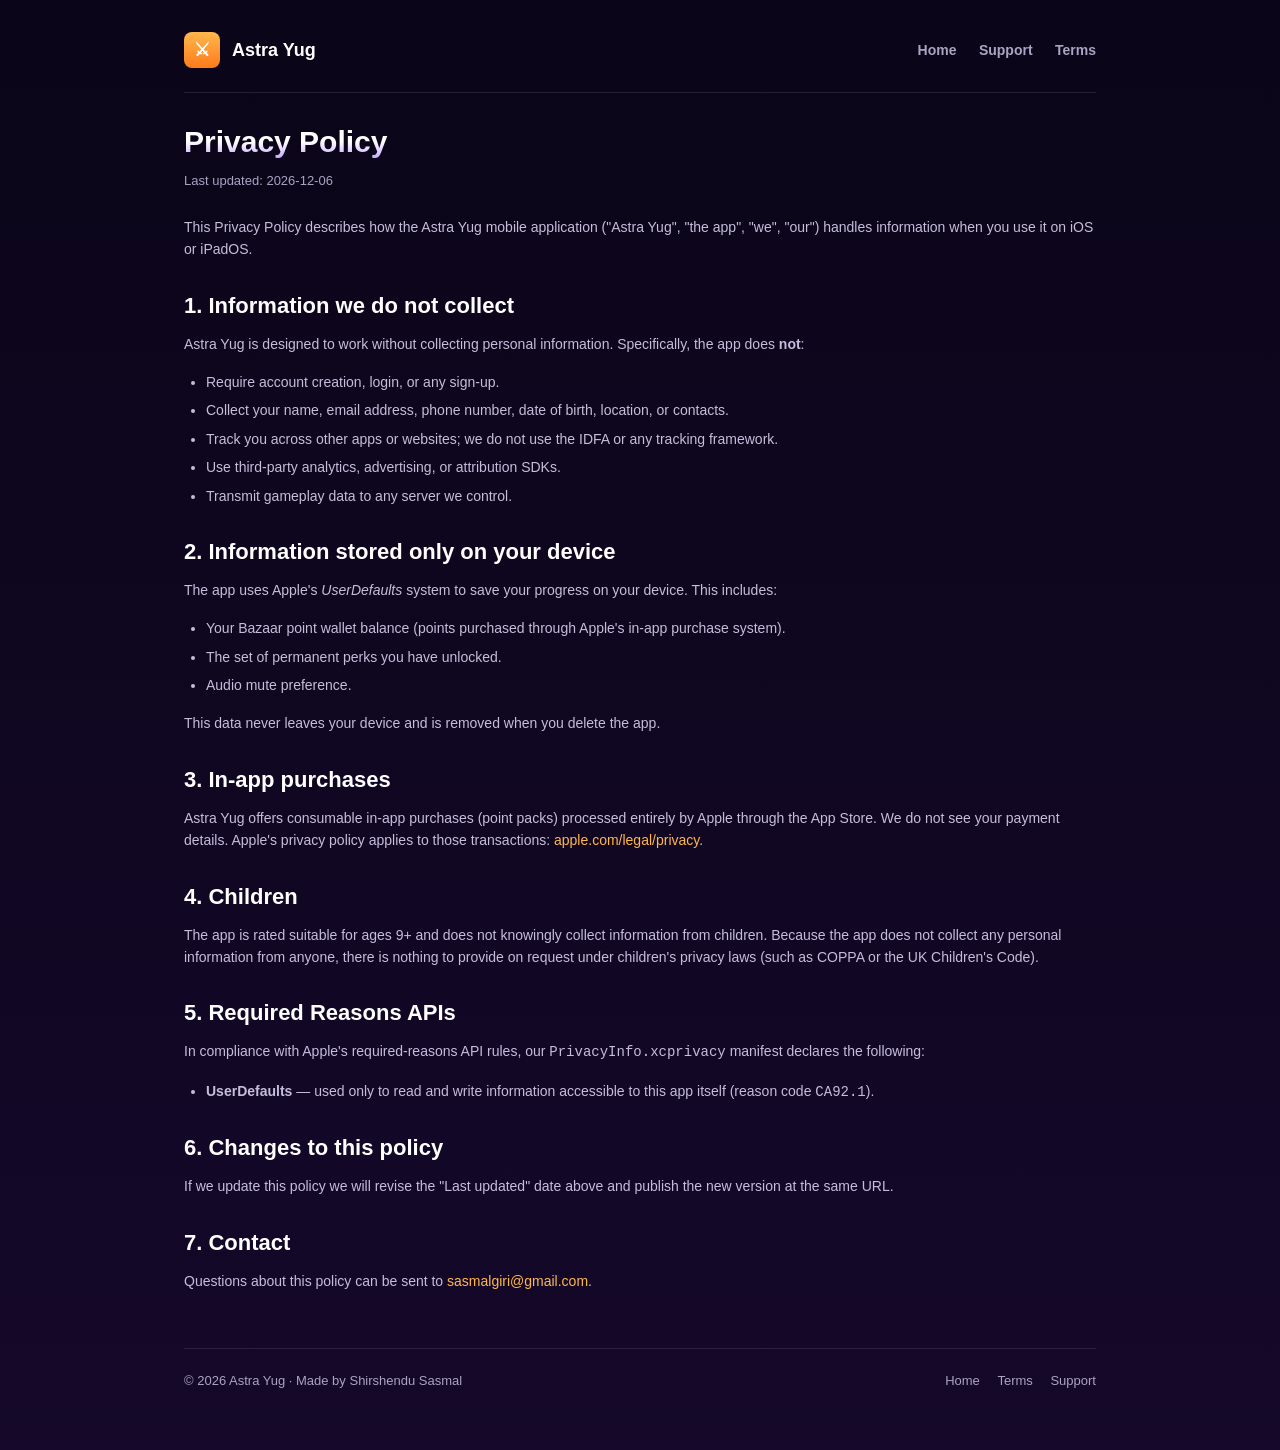
==== docs/privacy.html @ 72f559fc "Astra Yug — full game + Bazaar economy + StoreKit + legal docs Game systems: - 4 dynasties, 24 astra" ====
<!DOCTYPE html>
<html lang="en">
<head>
<meta charset="UTF-8" />
<meta name="viewport" content="width=device-width, initial-scale=1.0" />
<title>Privacy Policy · Astra Yug</title>
<link rel="stylesheet" href="style.css" />
</head>
<body>
<div class="container legal-doc">

  <header class="site">
    <div class="brand">
      <a href="index.html" style="color:#fff; display:flex; align-items:center; gap:12px;">
        <span class="badge">⚔</span><span>Astra Yug</span>
      </a>
    </div>
    <nav class="site">
      <a href="index.html">Home</a>
      <a href="support.html">Support</a>
      <a href="terms.html">Terms</a>
    </nav>
  </header>

  <h1>Privacy Policy</h1>
  <p class="meta">Last updated: <span id="updated"></span></p>

  <p>
    This Privacy Policy describes how the Astra Yug mobile application
    ("Astra Yug", "the app", "we", "our") handles information when you use
    it on iOS or iPadOS.
  </p>

  <h2>1. Information we do not collect</h2>
  <p>
    Astra Yug is designed to work without collecting personal information.
    Specifically, the app does <strong>not</strong>:
  </p>
  <ul>
    <li>Require account creation, login, or any sign-up.</li>
    <li>Collect your name, email address, phone number, date of birth, location, or contacts.</li>
    <li>Track you across other apps or websites; we do not use the IDFA or any tracking framework.</li>
    <li>Use third-party analytics, advertising, or attribution SDKs.</li>
    <li>Transmit gameplay data to any server we control.</li>
  </ul>

  <h2>2. Information stored only on your device</h2>
  <p>
    The app uses Apple's <em>UserDefaults</em> system to save your progress
    on your device. This includes:
  </p>
  <ul>
    <li>Your Bazaar point wallet balance (points purchased through Apple's in-app purchase system).</li>
    <li>The set of permanent perks you have unlocked.</li>
    <li>Audio mute preference.</li>
  </ul>
  <p>
    This data never leaves your device and is removed when you delete the app.
  </p>

  <h2>3. In-app purchases</h2>
  <p>
    Astra Yug offers consumable in-app purchases (point packs) processed
    entirely by Apple through the App Store. We do not see your payment
    details. Apple's privacy policy applies to those transactions:
    <a href="https://www.apple.com/legal/privacy/" target="_blank" rel="noopener">apple.com/legal/privacy</a>.
  </p>

  <h2>4. Children</h2>
  <p>
    The app is rated suitable for ages 9+ and does not knowingly collect
    information from children. Because the app does not collect any
    personal information from anyone, there is nothing to provide on
    request under children's privacy laws (such as COPPA or the UK
    Children's Code).
  </p>

  <h2>5. Required Reasons APIs</h2>
  <p>
    In compliance with Apple's required-reasons API rules, our
    <code>PrivacyInfo.xcprivacy</code> manifest declares the following:
  </p>
  <ul>
    <li><strong>UserDefaults</strong> — used only to read and write information
      accessible to this app itself (reason code <code>CA92.1</code>).</li>
  </ul>

  <h2>6. Changes to this policy</h2>
  <p>
    If we update this policy we will revise the "Last updated" date above and
    publish the new version at the same URL.
  </p>

  <h2>7. Contact</h2>
  <p>
    Questions about this policy can be sent to
    <a href="mailto:sasmalgiri@gmail.com">sasmalgiri@gmail.com</a>.
  </p>

  <footer class="site">
    <div>© <span id="year"></span> Astra Yug · Made by Shirshendu Sasmal</div>
    <nav>
      <a href="index.html">Home</a>
      <a href="terms.html">Terms</a>
      <a href="support.html">Support</a>
    </nav>
  </footer>
</div>
<script>
  document.getElementById("year").textContent = new Date().getFullYear();
  document.getElementById("updated").textContent = new Date().toISOString().slice(0,10);
</script>
</body>
</html>
---- docs/style.css ----
/* Astra Yug — site styles */
:root {
  --bg-1: #0a0518;
  --bg-2: #15082a;
  --accent: #ffb84d;
  --accent-2: #b07cff;
  --text: #ffffff;
  --muted: #aaa3c2;
  --card: rgba(255, 255, 255, 0.04);
  --card-border: rgba(255, 255, 255, 0.10);
}

* { box-sizing: border-box; }

html, body {
  margin: 0;
  padding: 0;
  background: linear-gradient(180deg, var(--bg-1), var(--bg-2));
  color: var(--text);
  font-family: -apple-system, BlinkMacSystemFont, "Segoe UI", Roboto, sans-serif;
  -webkit-font-smoothing: antialiased;
  min-height: 100vh;
}

a { color: var(--accent); text-decoration: none; }
a:hover { color: #ffd494; }

.container {
  max-width: 960px;
  margin: 0 auto;
  padding: 32px 24px 64px;
}

header.site {
  display: flex;
  align-items: center;
  justify-content: space-between;
  padding-bottom: 24px;
  border-bottom: 1px solid var(--card-border);
  margin-bottom: 32px;
}

.brand {
  display: flex;
  align-items: center;
  gap: 12px;
  font-weight: 800;
  font-size: 18px;
}

.brand .badge {
  width: 36px; height: 36px;
  border-radius: 8px;
  background: linear-gradient(180deg, var(--accent), #ff7a1a);
  display: inline-flex; align-items: center; justify-content: center;
  font-size: 18px;
}

nav.site a {
  margin-left: 18px;
  color: var(--muted);
  font-size: 14px;
  font-weight: 600;
}
nav.site a:hover { color: var(--text); }

h1 {
  font-size: 44px;
  line-height: 1.1;
  margin: 8px 0 12px;
  background: linear-gradient(180deg, #fff 50%, #c9aaff);
  -webkit-background-clip: text;
  -webkit-text-fill-color: transparent;
  background-clip: text;
}
@media (max-width: 600px) { h1 { font-size: 32px; } }

h2 {
  font-size: 22px;
  margin-top: 32px;
  margin-bottom: 12px;
  color: #fff;
}

p, li { color: #d8d3ea; line-height: 1.6; }
.muted { color: var(--muted); font-size: 14px; }

.hero {
  display: flex;
  flex-direction: column;
  align-items: flex-start;
  padding: 16px 0 24px;
}

.tagline { font-size: 18px; color: var(--muted); max-width: 640px; }

.cta-row { margin-top: 22px; display: flex; gap: 12px; flex-wrap: wrap; }

.btn {
  display: inline-flex;
  align-items: center;
  gap: 8px;
  padding: 12px 18px;
  border-radius: 999px;
  font-weight: 700;
  border: 1px solid var(--card-border);
  background: var(--card);
  color: #fff;
  font-size: 14px;
}
.btn.primary {
  background: linear-gradient(180deg, var(--accent), #ff7a1a);
  border-color: transparent;
  color: #1a0a02;
}
.btn:hover { filter: brightness(1.08); }

.grid {
  display: grid;
  grid-template-columns: repeat(auto-fit, minmax(220px, 1fr));
  gap: 16px;
  margin-top: 12px;
}
.card {
  background: var(--card);
  border: 1px solid var(--card-border);
  border-radius: 14px;
  padding: 16px;
}
.card h3 {
  margin: 0 0 6px;
  font-size: 15px;
  letter-spacing: 0.3px;
}
.card p { margin: 0; font-size: 13px; color: var(--muted); }

ol, ul { padding-left: 22px; }
ol li, ul li { margin-bottom: 6px; }

footer.site {
  margin-top: 56px;
  padding-top: 24px;
  border-top: 1px solid var(--card-border);
  display: flex;
  justify-content: space-between;
  flex-wrap: wrap;
  gap: 16px;
  font-size: 13px;
  color: var(--muted);
}
footer.site nav a { margin-left: 14px; color: var(--muted); }
footer.site nav a:first-child { margin-left: 0; }
footer.site nav a:hover { color: var(--text); }

.legal-doc h1 { font-size: 30px; }
.legal-doc p, .legal-doc li { font-size: 14px; color: #c5bedb; }
.legal-doc .meta { margin-bottom: 24px; color: var(--muted); font-size: 13px; }
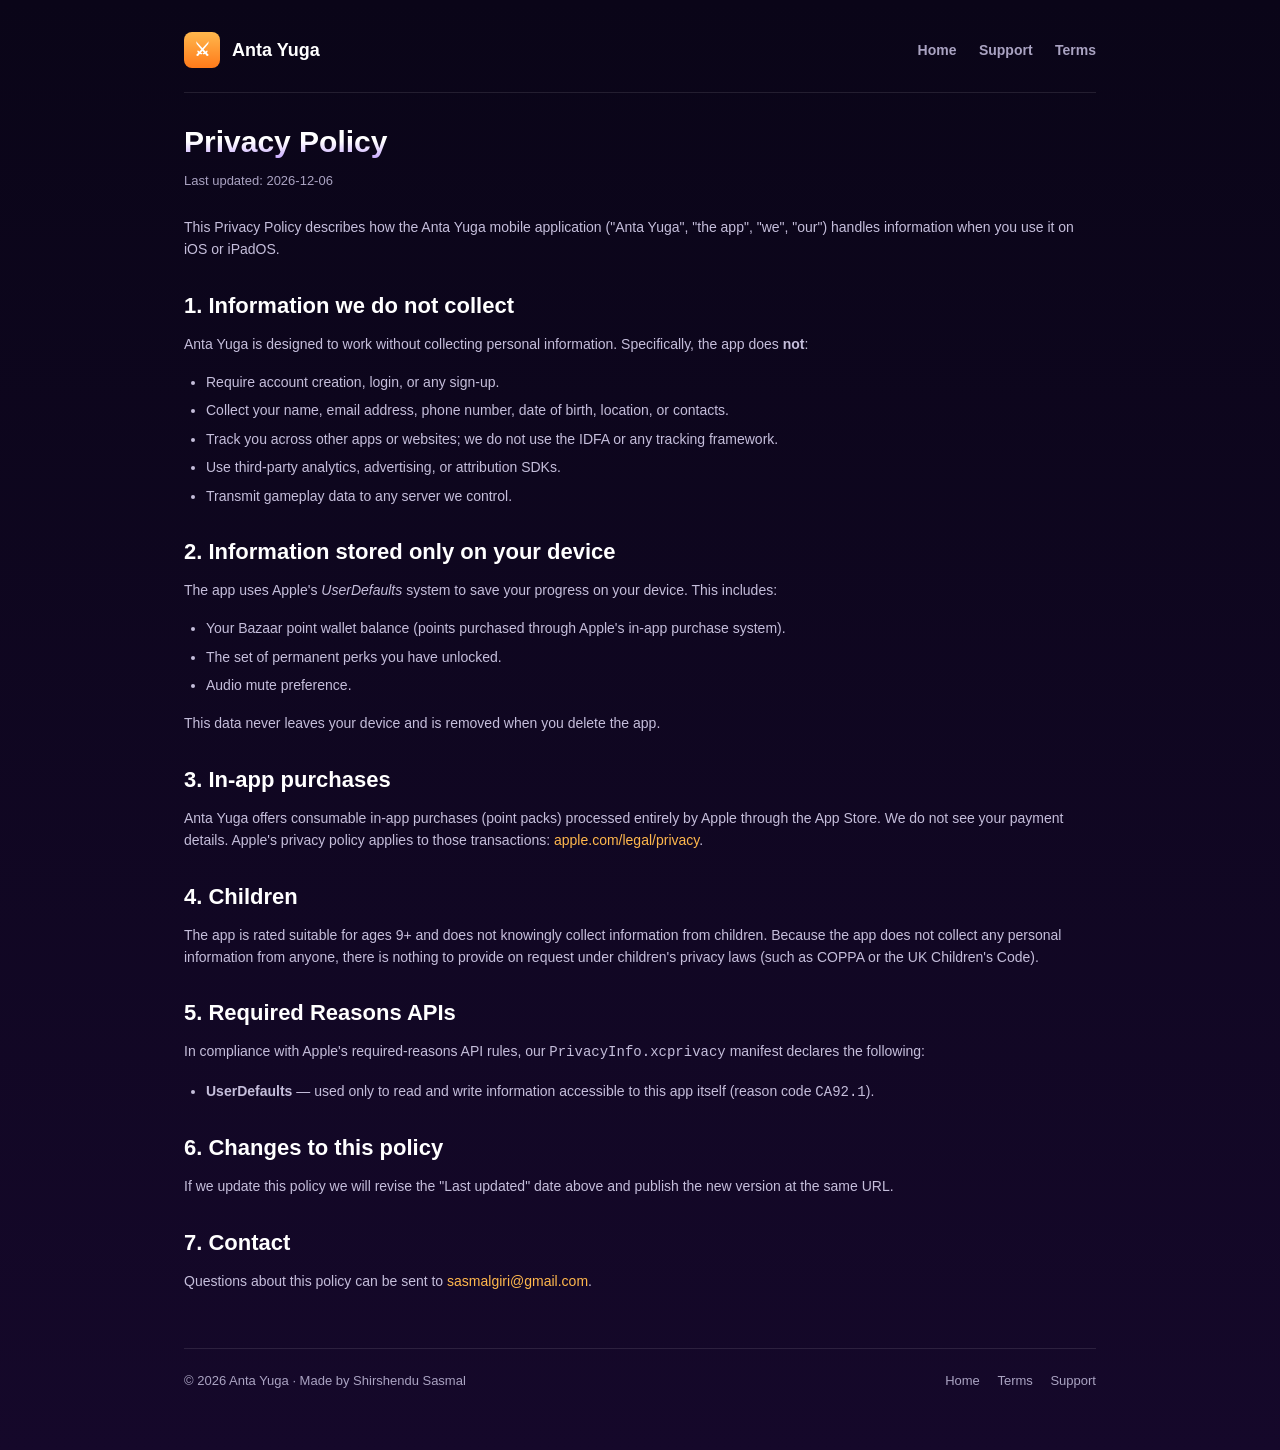
==== commit 4dd30801: "Rename project: Astra Yug → Anta Yuga ("End Age") Updated across README, all four docs pages (index," ====
--- a/docs/privacy.html
+++ b/docs/privacy.html
@@ -3,7 +3,7 @@
 <head>
 <meta charset="UTF-8" />
 <meta name="viewport" content="width=device-width, initial-scale=1.0" />
-<title>Privacy Policy · Astra Yug</title>
+<title>Privacy Policy · Anta Yuga</title>
 <link rel="stylesheet" href="style.css" />
 </head>
 <body>
@@ -12,7 +12,7 @@
   <header class="site">
     <div class="brand">
       <a href="index.html" style="color:#fff; display:flex; align-items:center; gap:12px;">
-        <span class="badge">⚔</span><span>Astra Yug</span>
+        <span class="badge">⚔</span><span>Anta Yuga</span>
       </a>
     </div>
     <nav class="site">
@@ -26,14 +26,14 @@
   <p class="meta">Last updated: <span id="updated"></span></p>
 
   <p>
-    This Privacy Policy describes how the Astra Yug mobile application
-    ("Astra Yug", "the app", "we", "our") handles information when you use
+    This Privacy Policy describes how the Anta Yuga mobile application
+    ("Anta Yuga", "the app", "we", "our") handles information when you use
     it on iOS or iPadOS.
   </p>
 
   <h2>1. Information we do not collect</h2>
   <p>
-    Astra Yug is designed to work without collecting personal information.
+    Anta Yuga is designed to work without collecting personal information.
     Specifically, the app does <strong>not</strong>:
   </p>
   <ul>
@@ -60,7 +60,7 @@
 
   <h2>3. In-app purchases</h2>
   <p>
-    Astra Yug offers consumable in-app purchases (point packs) processed
+    Anta Yuga offers consumable in-app purchases (point packs) processed
     entirely by Apple through the App Store. We do not see your payment
     details. Apple's privacy policy applies to those transactions:
     <a href="https://www.apple.com/legal/privacy/" target="_blank" rel="noopener">apple.com/legal/privacy</a>.
@@ -98,7 +98,7 @@
   </p>
 
   <footer class="site">
-    <div>© <span id="year"></span> Astra Yug · Made by Shirshendu Sasmal</div>
+    <div>© <span id="year"></span> Anta Yuga · Made by Shirshendu Sasmal</div>
     <nav>
       <a href="index.html">Home</a>
       <a href="terms.html">Terms</a>
--- a/docs/style.css
+++ b/docs/style.css
@@ -1,4 +1,4 @@
-/* Astra Yug — site styles */
+/* Anta Yuga — site styles */
 :root {
   --bg-1: #0a0518;
   --bg-2: #15082a;
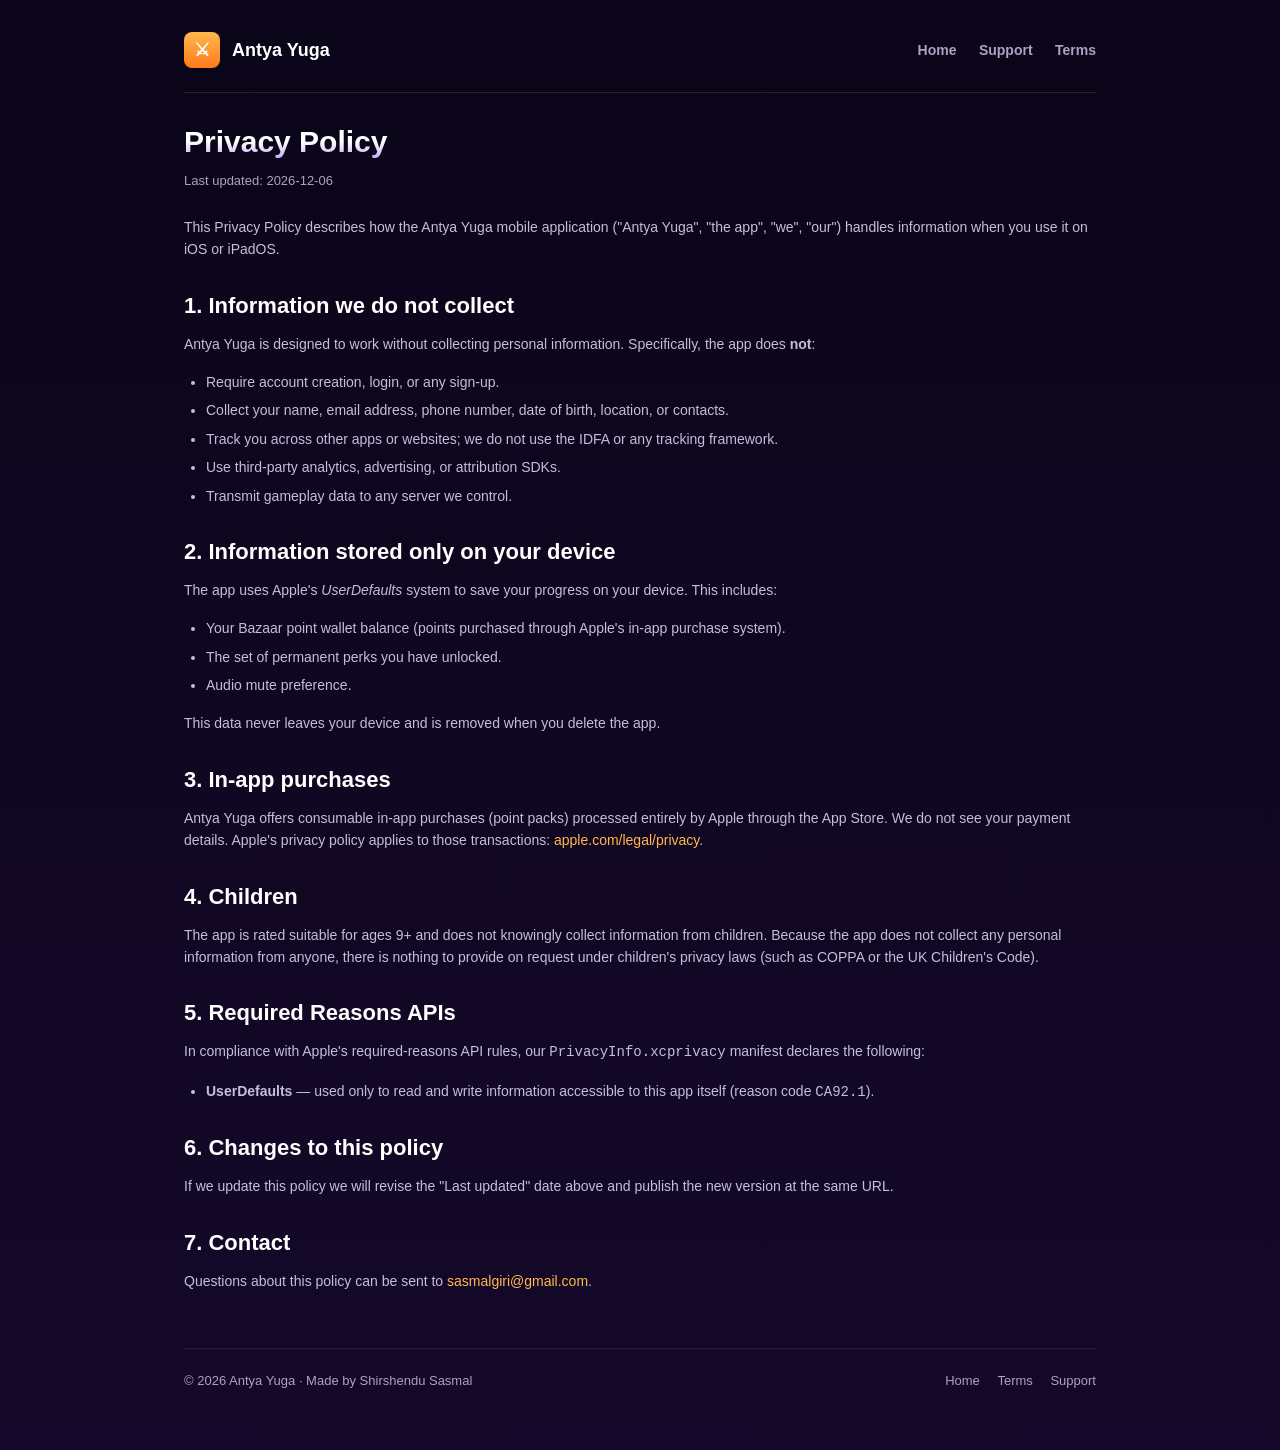
==== commit 6f29fa03: "Rename: Anta Yuga → Antya Yuga (canonical "Final Age") अन्त्य = antya = last / final — the adjectiva" ====
--- a/docs/privacy.html
+++ b/docs/privacy.html
@@ -3,7 +3,7 @@
 <head>
 <meta charset="UTF-8" />
 <meta name="viewport" content="width=device-width, initial-scale=1.0" />
-<title>Privacy Policy · Anta Yuga</title>
+<title>Privacy Policy · Antya Yuga</title>
 <link rel="stylesheet" href="style.css" />
 </head>
 <body>
@@ -12,7 +12,7 @@
   <header class="site">
     <div class="brand">
       <a href="index.html" style="color:#fff; display:flex; align-items:center; gap:12px;">
-        <span class="badge">⚔</span><span>Anta Yuga</span>
+        <span class="badge">⚔</span><span>Antya Yuga</span>
       </a>
     </div>
     <nav class="site">
@@ -26,14 +26,14 @@
   <p class="meta">Last updated: <span id="updated"></span></p>
 
   <p>
-    This Privacy Policy describes how the Anta Yuga mobile application
-    ("Anta Yuga", "the app", "we", "our") handles information when you use
+    This Privacy Policy describes how the Antya Yuga mobile application
+    ("Antya Yuga", "the app", "we", "our") handles information when you use
     it on iOS or iPadOS.
   </p>
 
   <h2>1. Information we do not collect</h2>
   <p>
-    Anta Yuga is designed to work without collecting personal information.
+    Antya Yuga is designed to work without collecting personal information.
     Specifically, the app does <strong>not</strong>:
   </p>
   <ul>
@@ -60,7 +60,7 @@
 
   <h2>3. In-app purchases</h2>
   <p>
-    Anta Yuga offers consumable in-app purchases (point packs) processed
+    Antya Yuga offers consumable in-app purchases (point packs) processed
     entirely by Apple through the App Store. We do not see your payment
     details. Apple's privacy policy applies to those transactions:
     <a href="https://www.apple.com/legal/privacy/" target="_blank" rel="noopener">apple.com/legal/privacy</a>.
@@ -98,7 +98,7 @@
   </p>
 
   <footer class="site">
-    <div>© <span id="year"></span> Anta Yuga · Made by Shirshendu Sasmal</div>
+    <div>© <span id="year"></span> Antya Yuga · Made by Shirshendu Sasmal</div>
     <nav>
       <a href="index.html">Home</a>
       <a href="terms.html">Terms</a>
--- a/docs/style.css
+++ b/docs/style.css
@@ -1,4 +1,4 @@
-/* Anta Yuga — site styles */
+/* Antya Yuga — site styles */
 :root {
   --bg-1: #0a0518;
   --bg-2: #15082a;
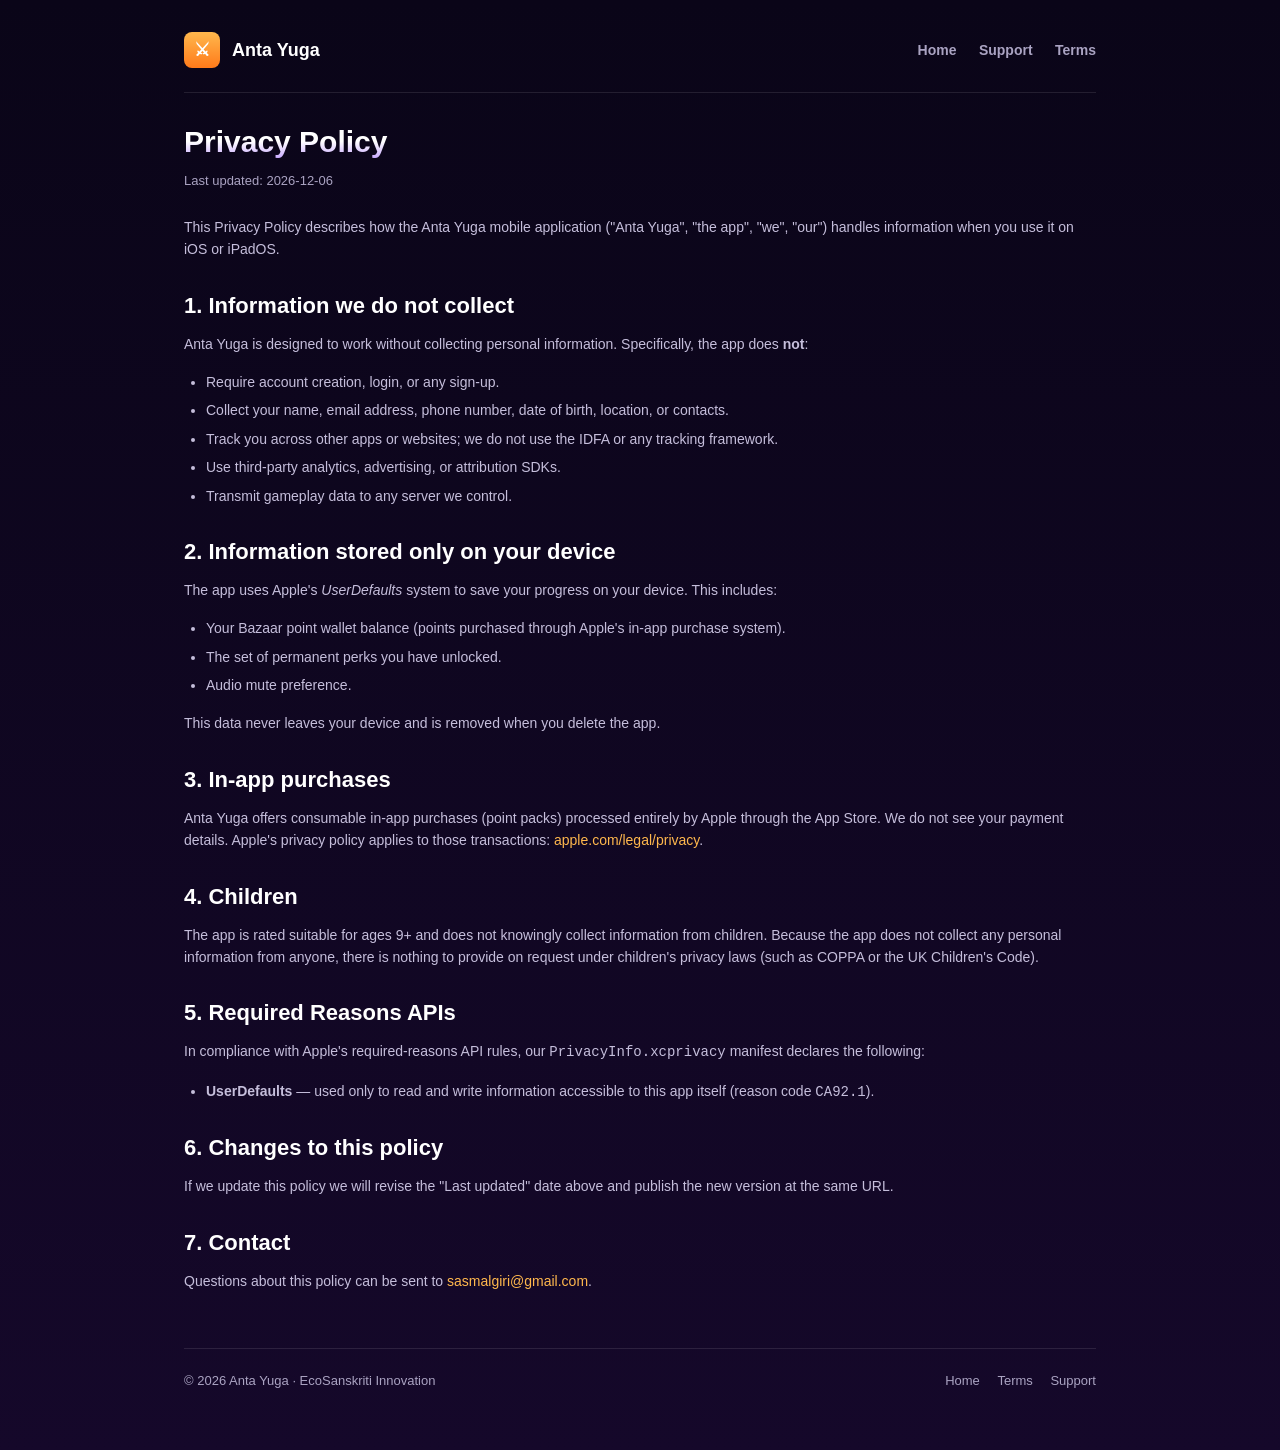
==== commit 0735afb7: "App Store submission prep: iPhone HUD compaction, Kali UX, marketing site, listing copy iPhone-speci" ====
--- a/docs/privacy.html
+++ b/docs/privacy.html
@@ -3,7 +3,7 @@
 <head>
 <meta charset="UTF-8" />
 <meta name="viewport" content="width=device-width, initial-scale=1.0" />
-<title>Privacy Policy · Antya Yuga</title>
+<title>Privacy Policy · Anta Yuga</title>
 <link rel="stylesheet" href="style.css" />
 </head>
 <body>
@@ -12,7 +12,7 @@
   <header class="site">
     <div class="brand">
       <a href="index.html" style="color:#fff; display:flex; align-items:center; gap:12px;">
-        <span class="badge">⚔</span><span>Antya Yuga</span>
+        <span class="badge">⚔</span><span>Anta Yuga</span>
       </a>
     </div>
     <nav class="site">
@@ -26,14 +26,14 @@
   <p class="meta">Last updated: <span id="updated"></span></p>
 
   <p>
-    This Privacy Policy describes how the Antya Yuga mobile application
-    ("Antya Yuga", "the app", "we", "our") handles information when you use
+    This Privacy Policy describes how the Anta Yuga mobile application
+    ("Anta Yuga", "the app", "we", "our") handles information when you use
     it on iOS or iPadOS.
   </p>
 
   <h2>1. Information we do not collect</h2>
   <p>
-    Antya Yuga is designed to work without collecting personal information.
+    Anta Yuga is designed to work without collecting personal information.
     Specifically, the app does <strong>not</strong>:
   </p>
   <ul>
@@ -60,7 +60,7 @@
 
   <h2>3. In-app purchases</h2>
   <p>
-    Antya Yuga offers consumable in-app purchases (point packs) processed
+    Anta Yuga offers consumable in-app purchases (point packs) processed
     entirely by Apple through the App Store. We do not see your payment
     details. Apple's privacy policy applies to those transactions:
     <a href="https://www.apple.com/legal/privacy/" target="_blank" rel="noopener">apple.com/legal/privacy</a>.
@@ -98,7 +98,7 @@
   </p>
 
   <footer class="site">
-    <div>© <span id="year"></span> Antya Yuga · Made by Shirshendu Sasmal</div>
+    <div>© <span id="year"></span> Anta Yuga · EcoSanskriti Innovation</div>
     <nav>
       <a href="index.html">Home</a>
       <a href="terms.html">Terms</a>
--- a/docs/style.css
+++ b/docs/style.css
@@ -1,4 +1,4 @@
-/* Antya Yuga — site styles */
+/* Anta Yuga — site styles */
 :root {
   --bg-1: #0a0518;
   --bg-2: #15082a;
@@ -155,3 +155,312 @@
 .legal-doc h1 { font-size: 30px; }
 .legal-doc p, .legal-doc li { font-size: 14px; color: #c5bedb; }
 .legal-doc .meta { margin-bottom: 24px; color: var(--muted); font-size: 13px; }
+
+/* ════════════════════════════════════════════════════════════════
+   LANDING PAGE — glassmorphism + animated starfield re-skin
+   ════════════════════════════════════════════════════════════════ */
+
+body.landing {
+  background: #050111;
+  overflow-x: hidden;
+}
+
+.landing-container { max-width: 1140px; position: relative; z-index: 1; }
+
+/* ─── Starfield ─── */
+.starfield {
+  position: fixed;
+  inset: 0;
+  z-index: 0;
+  overflow: hidden;
+  pointer-events: none;
+}
+.stars {
+  position: absolute;
+  inset: -50%;
+  background-repeat: repeat;
+  opacity: 0.85;
+}
+.stars-1 {
+  background-image:
+    radial-gradient(1px 1px at 25% 10%, #fff 50%, transparent 100%),
+    radial-gradient(1px 1px at 65% 30%, #fff 50%, transparent 100%),
+    radial-gradient(1px 1px at 90% 75%, #fff 50%, transparent 100%),
+    radial-gradient(1px 1px at 12% 65%, #fff 50%, transparent 100%),
+    radial-gradient(1px 1px at 40% 88%, #fff 50%, transparent 100%);
+  background-size: 200px 200px;
+  animation: driftA 90s linear infinite;
+  opacity: 0.55;
+}
+.stars-2 {
+  background-image:
+    radial-gradient(1.5px 1.5px at 15% 20%, #ffd7a2 50%, transparent 100%),
+    radial-gradient(1.5px 1.5px at 70% 60%, #c2acff 50%, transparent 100%),
+    radial-gradient(1.5px 1.5px at 35% 80%, #fff 50%, transparent 100%),
+    radial-gradient(1.5px 1.5px at 85% 25%, #ffe0c4 50%, transparent 100%);
+  background-size: 350px 350px;
+  animation: driftB 130s linear infinite;
+  opacity: 0.4;
+}
+.stars-3 {
+  background-image:
+    radial-gradient(2px 2px at 20% 45%, #ffb84d 60%, transparent 100%),
+    radial-gradient(2px 2px at 80% 12%, #b07cff 60%, transparent 100%);
+  background-size: 600px 600px;
+  animation: driftA 200s linear infinite;
+  opacity: 0.3;
+}
+@keyframes driftA {
+  from { transform: translate3d(0, 0, 0); }
+  to   { transform: translate3d(-200px, -200px, 0); }
+}
+@keyframes driftB {
+  from { transform: translate3d(0, 0, 0); }
+  to   { transform: translate3d(-350px, 175px, 0); }
+}
+
+/* Aurora glow */
+.aurora {
+  position: absolute;
+  top: -20%; left: 50%;
+  transform: translateX(-50%);
+  width: 1200px; height: 800px;
+  background:
+    radial-gradient(closest-side, rgba(176, 124, 255, 0.30), transparent 70%),
+    radial-gradient(closest-side at 30% 70%, rgba(255, 184, 77, 0.18), transparent 70%);
+  filter: blur(40px);
+  opacity: 0.7;
+}
+
+/* ─── Brand icon in header ─── */
+.brand-icon {
+  width: 36px; height: 36px;
+  border-radius: 9px;
+  box-shadow: 0 4px 18px rgba(255, 184, 77, 0.25);
+}
+
+/* ─── Hero re-skin ─── */
+.hero-landing {
+  flex-direction: row;
+  align-items: center;
+  justify-content: space-between;
+  gap: 40px;
+  padding: 32px 0 56px;
+}
+.hero-text { flex: 1 1 460px; }
+.hero-art  { flex: 0 0 280px; position: relative; display: flex; justify-content: center; }
+
+.eyebrow {
+  display: inline-block;
+  padding: 6px 14px;
+  border-radius: 999px;
+  font-size: 12px;
+  font-weight: 700;
+  letter-spacing: 0.5px;
+  color: var(--accent);
+  background: rgba(255, 184, 77, 0.08);
+  border: 1px solid rgba(255, 184, 77, 0.25);
+  margin-bottom: 18px;
+}
+
+.hero-title {
+  font-size: 56px;
+  line-height: 1.05;
+  letter-spacing: -0.5px;
+  background: linear-gradient(180deg, #fff 35%, #c9aaff 80%, #b07cff);
+  -webkit-background-clip: text;
+  -webkit-text-fill-color: transparent;
+  background-clip: text;
+  margin: 0 0 18px;
+}
+@media (max-width: 760px) {
+  .hero-landing { flex-direction: column; text-align: center; }
+  .hero-text { flex: none; }
+  .hero-title { font-size: 40px; }
+  .hero-art { order: -1; flex: 0 0 220px; }
+  .cta-row { justify-content: center; }
+}
+
+.tagline { font-size: 19px; max-width: 540px; }
+.hero-meta { margin-top: 18px; }
+
+.hero-icon {
+  width: 260px; height: 260px;
+  border-radius: 56px;
+  box-shadow:
+    0 30px 60px rgba(0,0,0,0.45),
+    0 0 80px rgba(255, 184, 77, 0.25),
+    0 0 120px rgba(176, 124, 255, 0.18);
+  transition: transform 0.3s ease-out;
+}
+
+.icon-halo {
+  position: absolute;
+  width: 320px; height: 320px;
+  border-radius: 50%;
+  background: radial-gradient(closest-side, rgba(255, 184, 77, 0.35), transparent 70%);
+  filter: blur(30px);
+  animation: pulse 4s ease-in-out infinite;
+}
+@keyframes pulse {
+  0%, 100% { transform: scale(1); opacity: 0.6; }
+  50%      { transform: scale(1.15); opacity: 0.9; }
+}
+
+/* ─── CTA buttons ─── */
+.btn.big { padding: 14px 22px; font-size: 15px; }
+.btn.primary.big {
+  box-shadow: 0 8px 24px rgba(255, 122, 26, 0.35);
+}
+
+/* ─── Stat strip ─── */
+.stat-strip {
+  display: grid;
+  grid-template-columns: repeat(6, 1fr);
+  gap: 12px;
+  padding: 24px;
+  margin: 32px 0 48px;
+  background: linear-gradient(180deg, rgba(255,255,255,0.04), rgba(255,255,255,0.01));
+  border: 1px solid var(--card-border);
+  border-radius: 22px;
+  backdrop-filter: blur(20px);
+  -webkit-backdrop-filter: blur(20px);
+}
+@media (max-width: 720px) {
+  .stat-strip { grid-template-columns: repeat(3, 1fr); }
+}
+.stat { text-align: center; display: flex; flex-direction: column; gap: 4px; }
+.stat .num {
+  font-size: 28px; font-weight: 800;
+  background: linear-gradient(180deg, #fff, #ffd494);
+  -webkit-background-clip: text;
+  -webkit-text-fill-color: transparent;
+  background-clip: text;
+}
+.stat .lbl { font-size: 11px; color: var(--muted); letter-spacing: 0.5px; text-transform: uppercase; }
+
+/* ─── Section lede ─── */
+.section-lede {
+  font-size: 16px;
+  color: var(--muted);
+  max-width: 720px;
+  margin: 6px 0 24px;
+}
+
+/* ─── Glass card ─── */
+.glass {
+  background:
+    linear-gradient(180deg, rgba(255,255,255,0.05), rgba(255,255,255,0.02));
+  border: 1px solid rgba(255,255,255,0.10);
+  border-radius: 18px;
+  backdrop-filter: blur(20px);
+  -webkit-backdrop-filter: blur(20px);
+  transition: transform 0.25s ease, border-color 0.25s ease, box-shadow 0.25s ease;
+}
+.glass:hover {
+  transform: translateY(-4px);
+  border-color: rgba(255, 184, 77, 0.40);
+  box-shadow: 0 14px 40px rgba(0, 0, 0, 0.35), 0 0 24px rgba(255, 184, 77, 0.10);
+}
+.card.glass { padding: 22px; }
+.card-icon { font-size: 28px; margin-bottom: 10px; }
+.card.glass h3 { font-size: 17px; margin-bottom: 8px; }
+.card.glass p { font-size: 14px; }
+
+/* ─── Yugas row ─── */
+.yuga-row {
+  display: grid;
+  grid-template-columns: repeat(auto-fit, minmax(220px, 1fr));
+  gap: 16px;
+  margin-top: 8px;
+}
+.yuga-card {
+  padding: 22px;
+  text-align: center;
+}
+.yuga-glyph {
+  font-size: 32px;
+  margin-bottom: 8px;
+}
+.yuga-card h3 { font-size: 18px; margin-bottom: 4px; }
+.yuga-card .muted-sub { font-size: 12px; color: var(--accent); margin-bottom: 10px; letter-spacing: 0.5px; }
+.yuga-card p { font-size: 14px; margin: 0; }
+.yuga-card.kali {
+  background: linear-gradient(180deg, rgba(255, 60, 70, 0.10), rgba(255,255,255,0.02));
+  border-color: rgba(255, 60, 70, 0.35);
+}
+.yuga-card.kali .muted-sub { color: #ff7a7a; }
+
+/* ─── Screen showcase ─── */
+.screen-row {
+  display: grid;
+  grid-template-columns: repeat(auto-fit, minmax(240px, 1fr));
+  gap: 18px;
+}
+figure.screen-card {
+  margin: 0;
+  padding: 12px;
+  display: flex;
+  flex-direction: column;
+  gap: 10px;
+  overflow: hidden;
+}
+figure.screen-card img {
+  width: 100%;
+  height: auto;
+  border-radius: 12px;
+  display: block;
+  box-shadow: 0 10px 30px rgba(0, 0, 0, 0.45);
+  transition: transform 0.4s ease;
+}
+figure.screen-card:hover img { transform: scale(1.02); }
+.ph-label {
+  font-size: 12px;
+  color: var(--muted);
+  letter-spacing: 0.5px;
+  text-align: center;
+  text-transform: uppercase;
+}
+
+/* ─── How-to-play steps ─── */
+.howto-row {
+  display: grid;
+  grid-template-columns: repeat(auto-fit, minmax(240px, 1fr));
+  gap: 16px;
+  margin-top: 8px;
+}
+.howto-step {
+  padding: 22px;
+  position: relative;
+}
+.step-num {
+  position: absolute;
+  top: 14px; right: 18px;
+  font-size: 44px; font-weight: 800;
+  color: rgba(255, 184, 77, 0.12);
+  line-height: 1;
+}
+.howto-step h3 { font-size: 17px; margin-bottom: 8px; }
+.howto-step p { font-size: 14px; margin: 0; }
+
+/* ─── Reverence ─── */
+.reverence {
+  margin-top: 48px;
+  padding: 24px;
+  border-left: 2px solid var(--accent);
+  background: linear-gradient(90deg, rgba(255,184,77,0.05), transparent);
+  border-radius: 0 14px 14px 0;
+}
+.reverence h2 { margin-top: 0; }
+.reverence p { font-size: 15px; }
+
+/* ─── Download CTA card ─── */
+.download-cta {
+  margin-top: 48px;
+  padding: 36px 28px;
+  text-align: center;
+  border-radius: 22px;
+}
+.download-cta h2 { margin: 0 0 8px; }
+.download-cta .cta-row { justify-content: center; }
+
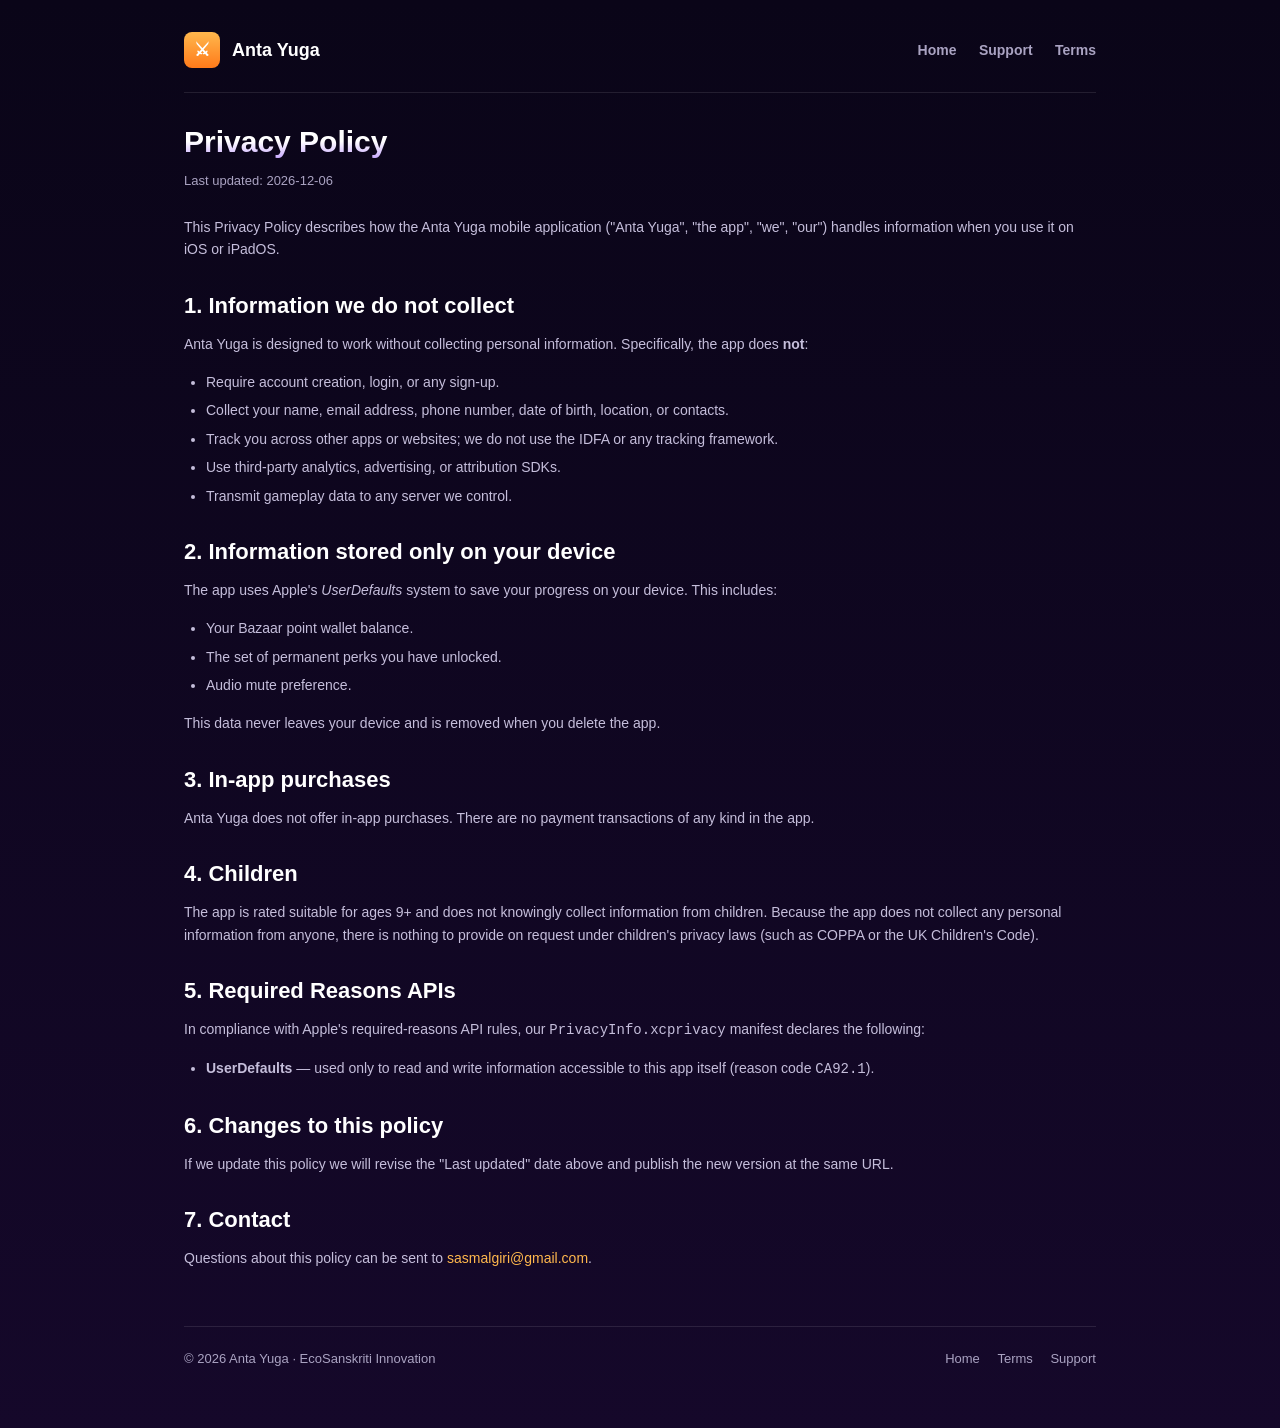
==== commit efc563fc: "Landing page: live App Store link + no-IAP copy - Wire both "Download on the App Store" CTAs to the " ====
--- a/docs/privacy.html
+++ b/docs/privacy.html
@@ -50,7 +50,7 @@
     on your device. This includes:
   </p>
   <ul>
-    <li>Your Bazaar point wallet balance (points purchased through Apple's in-app purchase system).</li>
+    <li>Your Bazaar point wallet balance.</li>
     <li>The set of permanent perks you have unlocked.</li>
     <li>Audio mute preference.</li>
   </ul>
@@ -60,10 +60,8 @@
 
   <h2>3. In-app purchases</h2>
   <p>
-    Anta Yuga offers consumable in-app purchases (point packs) processed
-    entirely by Apple through the App Store. We do not see your payment
-    details. Apple's privacy policy applies to those transactions:
-    <a href="https://www.apple.com/legal/privacy/" target="_blank" rel="noopener">apple.com/legal/privacy</a>.
+    Anta Yuga does not offer in-app purchases. There are no payment
+    transactions of any kind in the app.
   </p>
 
   <h2>4. Children</h2>
